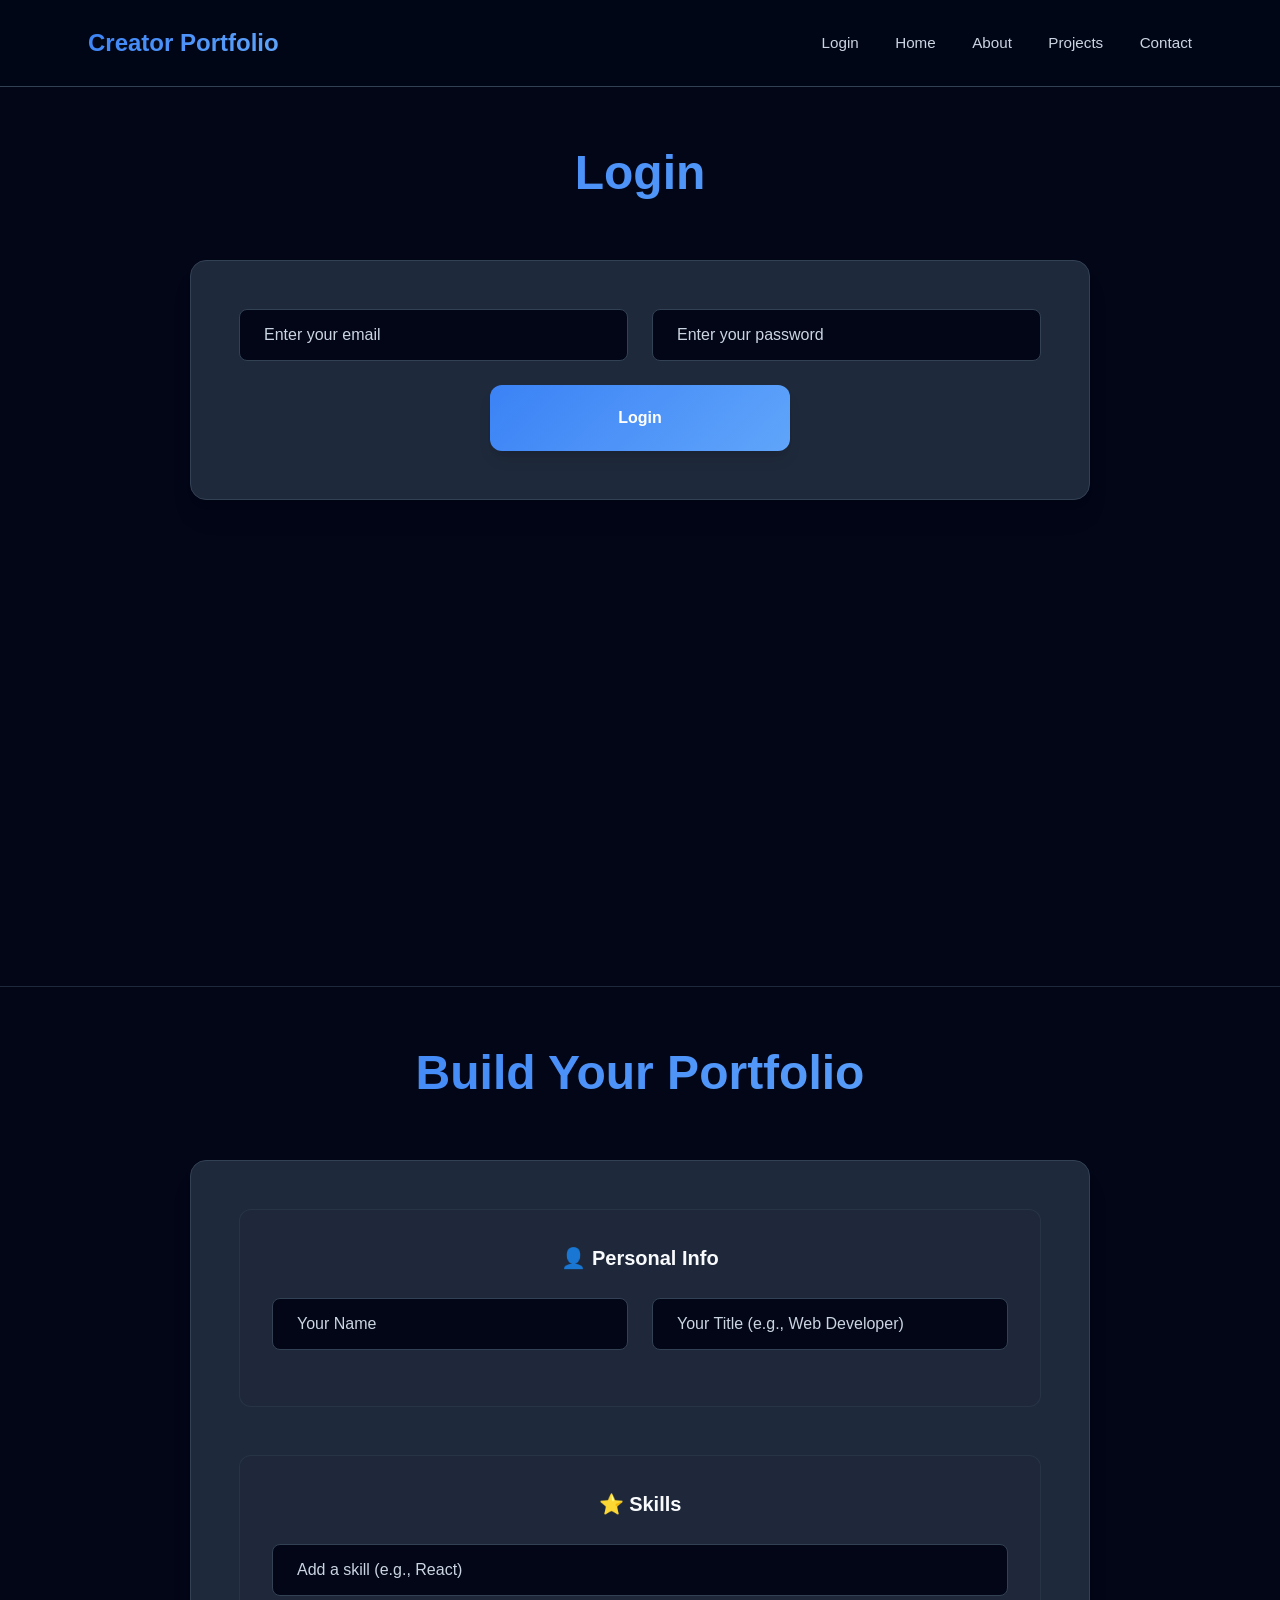
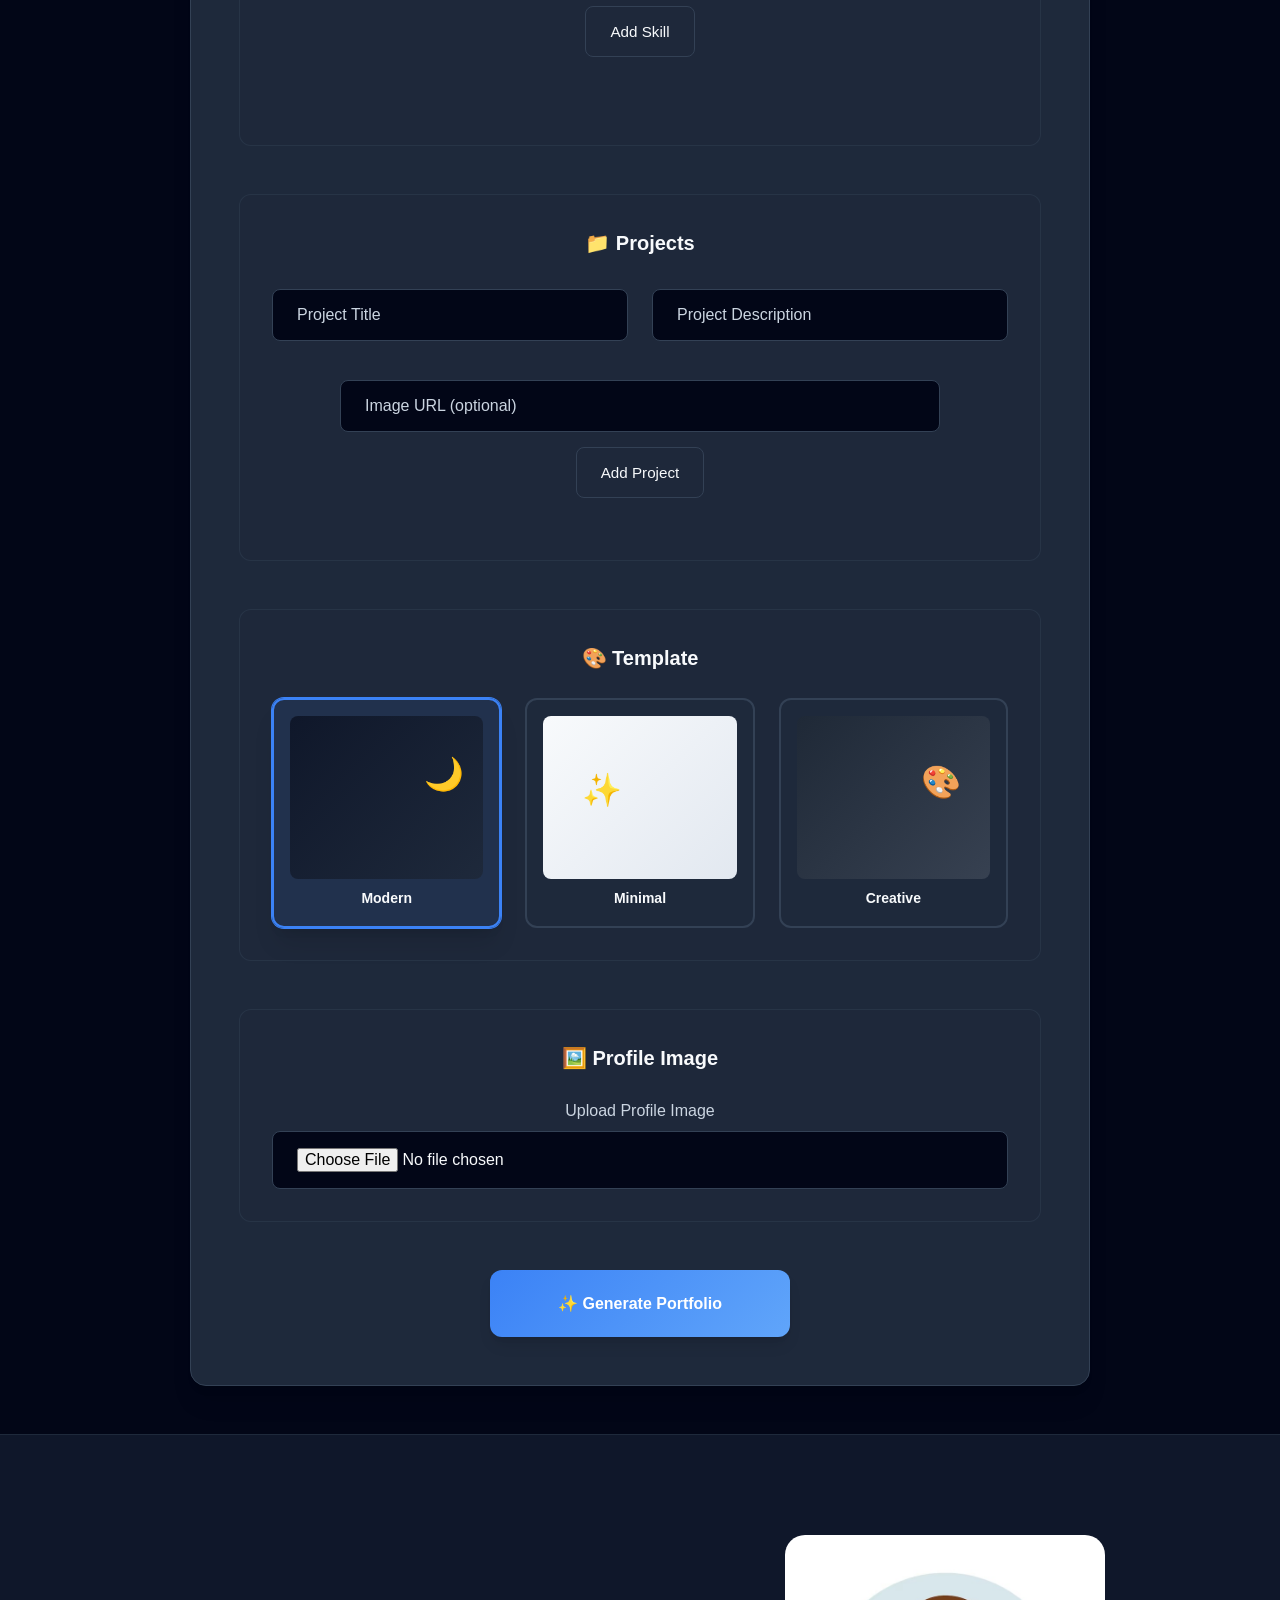
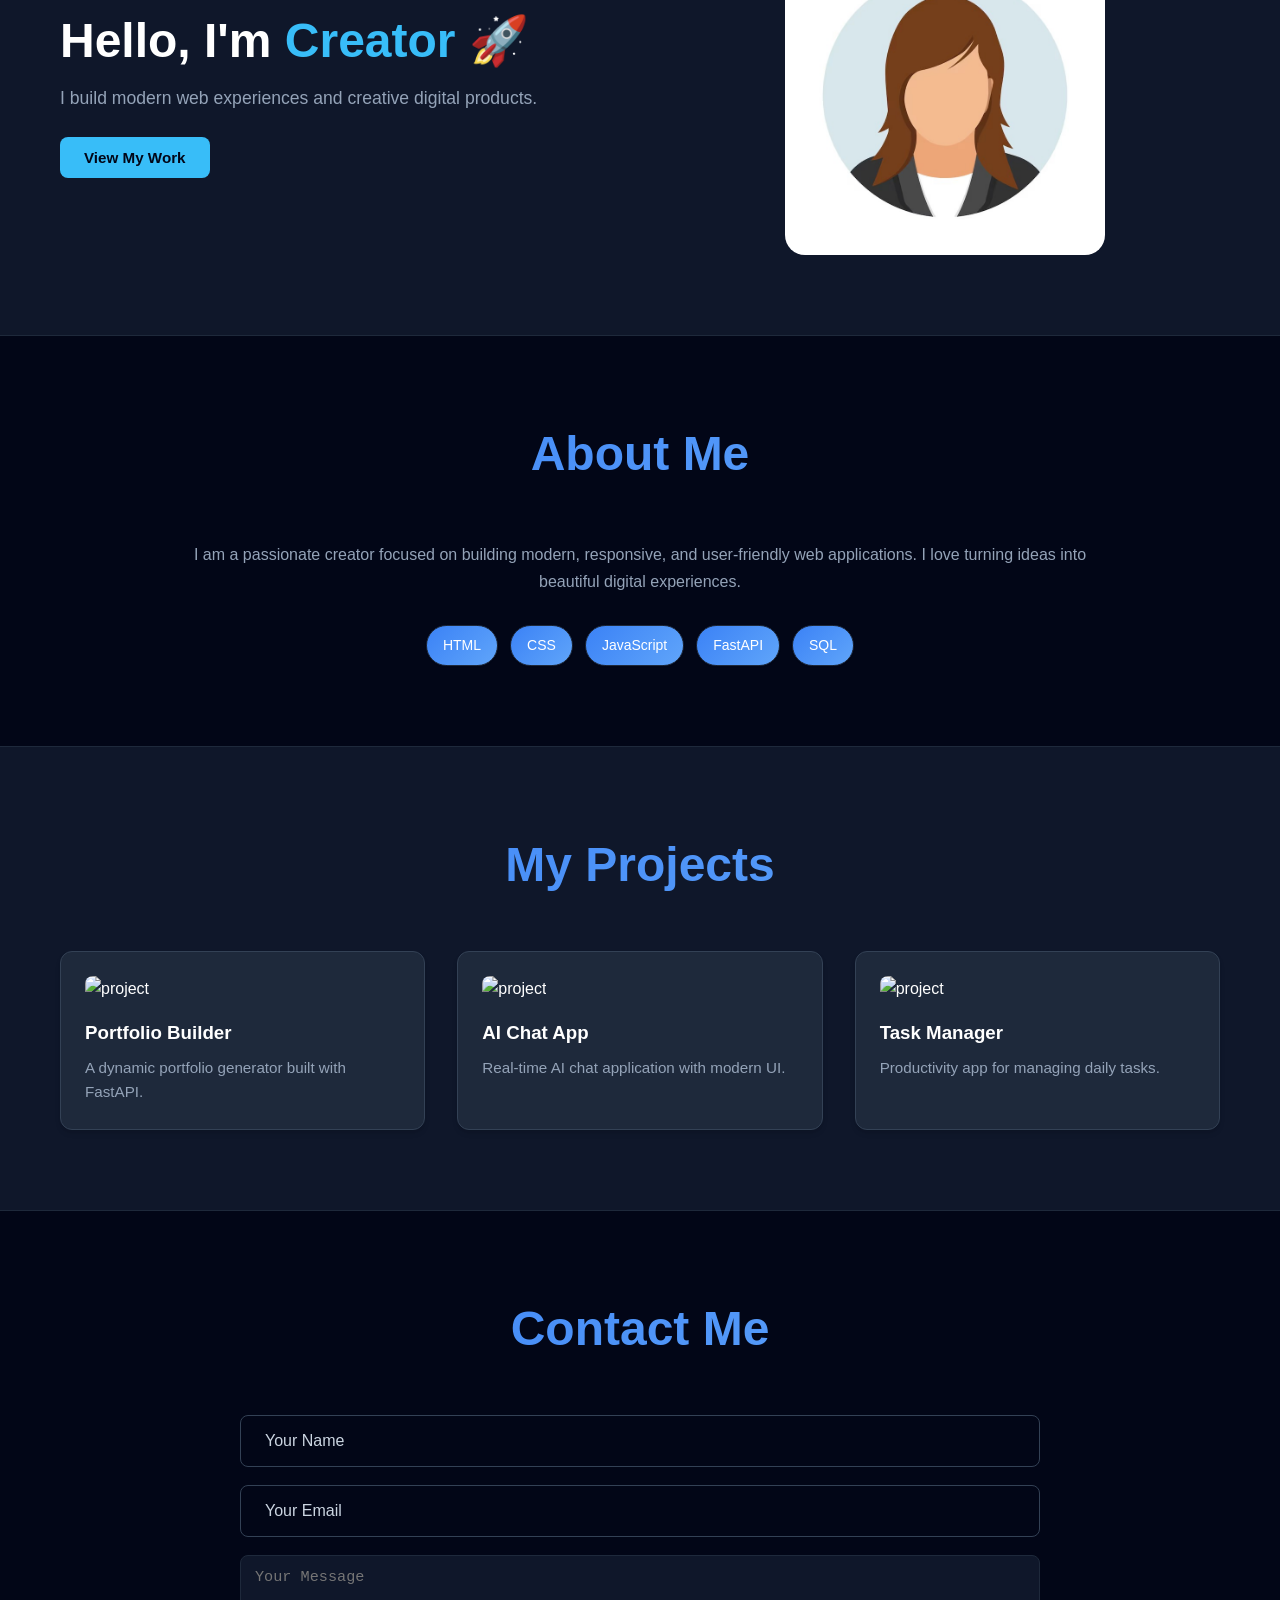
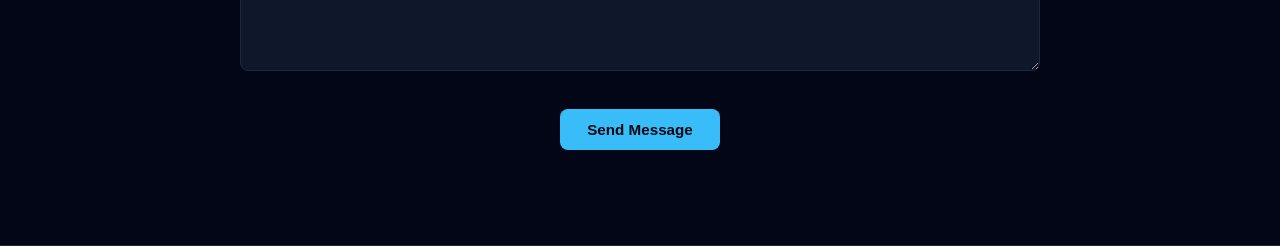
==== forntend/index.html @ cd4716eb "backend deploy" ====
<!DOCTYPE html>
<html lang="en">
<head>
    <meta charset="UTF-8">
    <meta name="viewport" content="width=device-width, initial-scale=1.0">
    <title>Creator Portfolio Builder</title>

    <!-- Main CSS -->
    <link rel="stylesheet" href="assets/css/main.css">
    <link rel="stylesheet" href="assets/css/modern-saas.css">
    <script src="https://html2canvas.hertzen.com/dist/html2canvas.min.js"></script>
    
</head>

<body>

    <!-- ===== NAVBAR (coming next) ===== -->
    <header class="navbar">
    <div class="nav-container">
        <h2 class="logo">Creator Portfolio</h2>

    <nav id="nav-links" class="nav-links">
        <a href="#login">Login</a> 
        <a href="#home">Home</a>
        <a href="#about">About</a>
        <a href="#projects">Projects</a>
        <a href="#contact">Contact</a>
    </nav>
    </div>
</header>

<!-- ===== LOGIN SECTION ===== -->
<section id="login" class="builder">
    <div class="builder-container">

        <h2 class="section-title">Login</h2>

        <form id="login-form" class="builder-panel">

            <div class="form-row">
                <input type="email" id="login-email" placeholder="Enter your email" required>
                <input type="password" id="login-password" placeholder="Enter your password" required>
            </div>

            <button type="submit" class="btn-primary">Login</button>

        </form>

    </div>
</section>

<!-- ===== PORTFOLIO BUILDER ===== -->
<section class="builder">
    <div class="builder-container">

        <h2 class="section-title">Build Your Portfolio</h2>

        <form id="builder-form">
            <div class="builder-panel">
                <!-- Name & Title Group -->
                <div class="builder-group">
                    <h3 class="group-title">👤 Personal Info</h3>
                    <div class="form-row">
                        <input type="text" id="builder-name" placeholder="Your Name">
                        <input type="text" id="builder-title" placeholder="Your Title (e.g., Web Developer)">
                    </div>
                </div>

                <!-- Skills Group -->
                <div class="builder-group">
                    <h3 class="group-title">⭐ Skills</h3>
                    <div class="skills-builder">
                        <div class="skills-input-row">
                            <input type="text" id="skill-input" placeholder="Add a skill (e.g., React)">
                            <button type="button" id="add-skill-btn" class="btn-secondary">Add Skill</button>
                        </div>
                        <div id="skills-preview" class="skills-preview"></div>
                    </div>
                </div>

                <!-- Projects Group -->
                <div class="builder-group">
                    <h3 class="group-title">📁 Projects</h3>
                    <div class="project-builder">
                        <div class="form-row">
                            <input type="text" id="project-title" placeholder="Project Title">
                            <input type="text" id="project-desc" placeholder="Project Description">
                        </div>
                        <input type="text" id="project-image" placeholder="Image URL (optional)">
                        <button type="button" id="add-project-btn" class="btn-secondary">Add Project</button>
                        <div id="project-preview" class="project-preview"></div>
                    </div>
                </div>

                <!-- Template Group -->
                <div class="builder-group">
                    <h3 class="group-title">🎨 Template</h3>
                    <div class="template-selector">
                        <div class="template-grid">
                            <div class="template-card active" data-template="modern">
                                <div class="template-preview modern-preview"></div>
                                <div class="template-label">Modern</div>
                            </div>
                            <div class="template-card" data-template="minimal">
                                <div class="template-preview minimal-preview"></div>
                                <div class="template-label">Minimal</div>
                            </div>
                            <div class="template-card" data-template="creative">
                                <div class="template-preview creative-preview"></div>
                                <div class="template-label">Creative</div>
                            </div>
                        </div>
                    </div>
                </div>

                <!-- Image Group -->
                <div class="builder-group">
                    <h3 class="group-title">🖼️ Profile Image</h3>
                    <div class="image-upload">
                        <label for="profile-upload">Upload Profile Image</label>
                        <input type="file" id="profile-upload" accept="image/*">
                    </div>
                </div>

                <button type="submit" class="btn-primary generate-btn">✨ Generate Portfolio</button>
            </div>
        </form>

    </div>
</section>

    <!-- ===== HERO SECTION (coming next) ===== -->
     <div id="portfolio-container" class="portfolio modern">

   <main>

    <!-- ===== HERO ===== -->
    <section id="home" class="hero">
        <div class="hero-container">

            <div class="hero-text">
                <h1>Hello, I'm <span id="creator-name" class="highlight">Creator</span> 🚀</h1>
                <p id="creator-title" class="hero-subtitle">
                I build modern web experiences and creative digital products.
            </p>
                <button class="cta-btn">View My Work</button>
            </div>

            <div class="hero-image">
                <img id="hero-profile-img" src="assets/images/profile.jpg" alt="profile">
            </div>

        </div>
    </section>

    <!-- ===== ABOUT ===== -->
    <section id="about" class="about">
        <div class="about-container">

            <h2 class="section-title">About Me</h2>

            <p class="about-text">
                I am a passionate creator focused on building modern, responsive,
                and user-friendly web applications. I love turning ideas into
                beautiful digital experiences.
            </p>

            <div id="about-skills" class="skills">
                <span class="skill-chip">HTML</span>
                <span class="skill-chip">CSS</span>
                <span class="skill-chip">JavaScript</span>
                <span class="skill-chip">FastAPI</span>
                <span class="skill-chip">SQL</span>
            </div>

        </div>
    </section>

    <!-- ===== PROJECTS ===== -->
    <section id="projects" class="projects">
        <div class="projects-container">

            <h2 class="section-title">My Projects</h2>

            <div id="projects-grid" class="projects-grid">

                <div class="project-card">
                    <img src="https://picsum.photos/400/250?random=1" alt="project">
                    <h3>Portfolio Builder</h3>
                    <p>A dynamic portfolio generator built with FastAPI.</p>
                </div>

                <div class="project-card">
                    <img src="https://picsum.photos/400/250?random=2" alt="project">
                    <h3>AI Chat App</h3>
                    <p>Real-time AI chat application with modern UI.</p>
                </div>

                <div class="project-card">
                    <img src="https://picsum.photos/400/250?random=3" alt="project">
                    <h3>Task Manager</h3>
                    <p>Productivity app for managing daily tasks.</p>
                </div>

            </div>

        </div>
        <button id="download-btn" class="cta-btn download-btn">
        Download Portfolio
        </button>
    </section>
    

</main>
    <!-- ===== CONTACT SECTION ===== -->
<section id="contact" class="contact">
    <div class="contact-container">

        <h2 class="section-title">Contact Me</h2>

        <form id="contact-form" class="contact-form">

            <div class="form-group">
    <input type="text" id="name" name="name" placeholder="Your Name">
    <div class="error-message" id="name-error"></div>
</div>

            <div class="form-group">
    <input type="email" id="email" name="email" placeholder="Your Email">
    <div class="error-message" id="email-error"></div>
</div>

            <div class="form-group">
    <textarea id="message" name="message" rows="5" placeholder="Your Message"></textarea>
    <div class="error-message" id="message-error"></div>
</div>
            <button type="submit" class="cta-btn">Send Message</button>

        </form>

        <p id="form-status"></p>

    </div>
</section>
<script src="assets/js/main.js"></script>

</body>
</html>
---- forntend/assets/css/main.css ----
html {
    scroll-behavior: smooth;
}

/* ===== RESET ===== */
* {
    margin: 0;
    padding: 0;
    box-sizing: border-box;
}

/* ===== BODY ===== */
body {
    font-family: Arial, Helvetica, sans-serif;
    background-color: #0f172a;
    color: white;
    line-height: 1.6;
}

/* ===== NAVBAR ===== */
.navbar {
    background: #020617;
    border-bottom: 1px solid #1e293b;
    position: sticky;
    top: 0;
    z-index: 1000;
}

.nav-container {
    max-width: 1200px;
    margin: auto;
    padding: 15px 40px;
    display: flex;
    justify-content: space-between;
    align-items: center;
}

.logo {
    font-size: 1.5rem;
    font-weight: bold;
}

/* ===== NAV LINKS ===== */
.nav-links a {
    color: #cbd5e1;
    text-decoration: none;
    margin-left: 25px;
    font-size: 0.95rem;
    transition: 0.3s ease;
}

.nav-links a:hover {
    color: #38bdf8;
}

/* ===== HERO ===== */
.hero {
    padding: 100px 20px 80px;
}

.hero-container {
    max-width: 1200px;
    margin: 0 auto;
    padding: 0 20px;
    display: flex;
    align-items: center;
    justify-content: space-between;
    gap: 60px;
}

.hero-text {
    flex: 1;
}

.hero-text h1 {
    font-size: 3rem;
    margin-bottom: 15px;
    line-height: 1.2;
}

.highlight {
    color: #38bdf8;
}

.hero-subtitle {
    color: #94a3b8;
    margin-bottom: 25px;
    font-size: 1.1rem;
}

/* ===== CTA BUTTON BASE ===== */
.cta-btn {
    background: #38bdf8;
    color: #020617;
    border: none;
    padding: 12px 24px;
    font-size: 1rem;
    border-radius: 8px;
    cursor: pointer;
    transition: 0.3s ease;
}

.cta-btn:hover {
    background: #0ea5e9;
}

/* ===== HERO IMAGE ===== */
.hero-image {
    flex: 1;
    display: flex;
    justify-content: center;
}

.hero-image img {
    width: 320px;
    border-radius: 20px;
}

/* ===== MOBILE RESPONSIVE ===== */
@media (max-width: 768px) {
    .hero-container {
        flex-direction: column;
        text-align: center;
    }

    .hero-image img {
        width: 250px;
        margin-top: 20px;
    }
}

/* ===== ABOUT SECTION ===== */
.about {
    padding: 80px 20px;
    background: #020617;
    width: 100%;
}

.about-container {
    max-width: 900px;
    margin: auto;
    text-align: center;
}

.section-title {
    font-size: 2.2rem;
    margin-bottom: 20px;
}

.about-text {
    color: #94a3b8;
    margin-bottom: 30px;
    line-height: 1.7;
}

/* ===== SKILLS ===== */
.skills {
    display: flex;
    flex-wrap: wrap;
    justify-content: center;
    gap: 12px;
}

.skill-chip {
    background: #0f172a;
    border: 1px solid #1e293b;
    padding: 8px 16px;
    border-radius: 999px;
    font-size: 0.9rem;
    color: #cbd5e1;
}

/* ===== PROJECTS ===== */
.projects {
    padding: 80px 20px;
    background: #0f172a;
}

.projects-container {
    max-width: 1200px;
    margin: 0 auto;
    padding: 0 20px;
    text-align: center;
}

/* GRID */
.projects-grid {
    margin-top: 40px;
    display: grid;
    grid-template-columns: repeat(auto-fit, minmax(260px, 1fr));
    gap: 25px;
}

/* CARD */
.project-card {
    background: #020617;
    border: 1px solid #1e293b;
    border-radius: 14px;
    padding: 15px;
    text-align: left;
    transition: 0.3s ease;
}

/* IMAGE */
.project-card img {
    width: 100%;
    border-radius: 10px;
    margin-bottom: 12px;
}

/* HOVER */
.project-card:hover {
    transform: translateY(-6px);
    border-color: #38bdf8;
}

.project-card h3 {
    margin-bottom: 8px;
}

.project-card p {
    color: #94a3b8;
    font-size: 0.95rem;
}

/* ===== CONTACT ===== */
.contact {
    padding: 80px 20px;
    background: #020617;
}

.contact-container {
    max-width: 800px;
    margin: 0 auto;
    text-align: center;
}

/* ===== CONTACT FORM ===== */
.contact-form {
    margin-top: 30px;
}

.form-group {
    margin-bottom: 18px;
}

.contact-form input,
.contact-form textarea {
    width: 100%;
    padding: 12px 14px;
    background: #0f172a;
    border: 1px solid #1e293b;
    border-radius: 8px;
    color: white;
    font-size: 0.95rem;
    outline: none;
    transition: 0.2s ease;
}

.contact-form input:focus,
.contact-form textarea:focus {
    border-color: #38bdf8;
}

/* ===== CONTACT BUTTON ===== */
.contact-form .cta-btn {
    display: inline-block;
    margin-top: 12px;
    min-width: 160px;
}

/* ===== STATUS TEXT ===== */
#form-status {
    margin-top: 15px;
    font-size: 0.95rem;
    font-weight: 500;
}
/* ===== FORM VALIDATION ===== */
.input-error {
    border-color: #ef4444 !important;
}

.error-message {
    color: #ef4444;
    font-size: 0.85rem;
    margin-top: 5px;
}
/* ===== BUILDER ===== */
.builder {
    padding: 60px 20px;
    background: #020617;
}

.builder-container {
    max-width: 700px;
    margin: 0 auto;
    text-align: center;
}

.builder-form {
    margin-top: 25px;
}
/* ===== SKILLS BUILDER ===== */
.skills-builder {
    margin-top: 20px;
}

.skills-input-row {
    display: flex;
    gap: 10px;
    justify-content: center;
    flex-wrap: wrap;
}

.skills-input-row input {
    padding: 10px 12px;
    border-radius: 8px;
    border: 1px solid #1e293b;
    background: #0f172a;
    color: white;
    min-width: 220px;
}

.skills-preview {
    margin-top: 15px;
    display: flex;
    flex-wrap: wrap;
    gap: 10px;
    justify-content: center;
}
/* ===== PROJECT BUILDER ===== */

.project-builder {
    margin-top: 30px;
}

.project-builder input {
    width: 100%;
    padding: 10px;
    margin-top: 10px;
    border-radius: 8px;
    border: 1px solid #1e293b;
    background: #0f172a;
    color: white;
}

.project-preview {
    margin-top: 15px;
    display: flex;
    flex-direction: column;
    gap: 10px;
}

.project-preview div {
    background: #020617;
    padding: 10px;
    border-radius: 6px;
    border: 1px solid #1e293b;
}
/* PROJECT PREVIEW CARD */

.project-preview-card {
    background: #020617;
    border: 1px solid #1e293b;
    padding: 12px;
    border-radius: 8px;
    text-align: left;
}

.project-preview-card strong {
    display: block;
    margin-bottom: 5px;
}

.project-preview-card p {
    color: #94a3b8;
    font-size: 0.9rem;
}
/* PROFILE IMAGE UPLOAD */

.image-upload {
    margin-top: 20px;
}

.image-upload label {
    display: block;
    margin-bottom: 8px;
    color: #cbd5e1;
}

.image-upload input {
    background: #0f172a;
    border: 1px solid #1e293b;
    padding: 8px;
    border-radius: 6px;
    color: white;
}
/* PROJECT BUILDER SPACING */

#project-title,
#project-desc,
#project-image {
    margin-bottom: 15px;
}
#add-project-btn {
    margin-top: 10px;
    margin-bottom: 25px;
}
/* PROJECT BUILDER LAYOUT */

#project-title,
#project-desc,
#project-image {
    width: 100%;
    max-width: 600px;
    display: block;
    margin: 0 auto 15px auto;
}

#add-project-btn {
    display: block;
    margin: 10px auto 30px auto;
}
.skill-chip span {
    margin-left: 6px;
    color: #f87171;
    font-weight: bold;
}
#project-preview {
    margin-top: 25px;
    display: grid;
    grid-template-columns: repeat(auto-fit, minmax(250px, 1fr));
    gap: 20px;
}
.delete-project-btn {
    margin-top: 10px;
    padding: 6px 12px;
    border: none;
    border-radius: 6px;
    background: #ef4444;
    color: white;
    cursor: pointer;
}

.delete-project-btn:hover {
    background: #dc2626;
}
.project-card {
    background: #020617;
    border: 1px solid #1e293b;
    border-radius: 14px;
    padding: 15px;
    text-align: left;
    transition: all 0.25s ease;
}

/* hover effect */
.project-card:hover {
    transform: translateY(-6px);
    border-color: #38bdf8;
    box-shadow: 0 10px 25px rgba(0,0,0,0.4);
}
/* ===== PRIMARY BUTTON ===== */

.cta-btn {
    background: #38bdf8;
    color: #020617;
    padding: 12px 24px;
    border: none;
    border-radius: 8px;
    font-size: 0.95rem;
    font-weight: 600;
    cursor: pointer;
    transition: all 0.25s ease;
}

.cta-btn:hover {
    transform: translateY(-2px);
    box-shadow: 0 8px 20px rgba(56,189,248,0.35);
}

.cta-btn:active {
    transform: translateY(0);
}
section {
    border-bottom: 1px solid #1e293b;
}
section {
    animation: fadeIn 0.6s ease;
}

@keyframes fadeIn {
    from {
        opacity: 0;
        transform: translateY(20px);
    }
    to {
        opacity: 1;
        transform: translateY(0);
    }
}
/* BUILDER PANEL */

.builder-section{
background:#020617;
border:1px solid #1e293b;
border-radius:16px;
padding:30px;
margin:40px auto;
max-width:700px;
box-shadow:0 10px 30px rgba(0,0,0,0.4);
}

#download-btn{
display:none;
margin:40px auto;
display:block;
}

.portfolio.modern{
background:#0f172a;
color:white;
}
.portfolio.minimal{
background:white;
color:#111;
}

.portfolio.minimal .project-card{
border:1px solid #ddd;
background:white;
}
---- forntend/assets/css/modern-saas.css ----
/* ===== MODERN SAAS UI UPGRADE ===== */

/* CSS Custom Properties - Design System */
:root {
  /* Colors */
  --primary-blue: #3b82f6;
  --primary-blue-dark: #2563eb;
  --secondary-blue: #60a5fa;
  --dark-bg: #0f172a;
  --darker-bg: #020617;
  --card-bg: #1e293b;
  --border: #334155;
  --text-primary: #f8fafc;
  --text-secondary: #cbd5e1;
  --success: #10b981;
  --error: #ef4444;
  --warning: #f59e0b;
  
  /* Spacing */
  --spacing-xs: 0.5rem;
  --spacing-sm: 1rem;
  --spacing-md: 1.5rem;
  --spacing-lg: 2rem;
  --spacing-xl: 3rem;
  
  /* Shadows */
  --shadow-sm: 0 1px 2px 0 rgb(0 0 0 / 0.05);
  --shadow-md: 0 4px 6px -1px rgb(0 0 0 / 0.1), 0 2px 4px -2px rgb(0 0 0 / 0.1);
  --shadow-lg: 0 10px 15px -3px rgb(0 0 0 / 0.1), 0 4px 6px -4px rgb(0 0 0 / 0.1);
  --shadow-xl: 0 20px 25px -5px rgb(0 0 0 / 0.1), 0 8px 10px -6px rgb(0 0 0 / 0.1);
  
  /* Border radius */
  --radius-sm: 0.375rem;
  --radius-md: 0.5rem;
  --radius-lg: 0.75rem;
  --radius-xl: 1rem;
  
  /* Typography */
  --font-family: -apple-system, BlinkMacSystemFont, 'Segoe UI', Roboto, sans-serif;
  --font-weight-light: 300;
  --font-weight-normal: 400;
  --font-weight-medium: 500;
  --font-weight-semibold: 600;
  --font-weight-bold: 700;
}

/* ===== BASE ===== */
* {
  box-sizing: border-box;
}

body {
  font-family: var(--font-family);
  background: linear-gradient(135deg, var(--dark-bg) 0%, #1e293b 100%);
  color: var(--text-primary);
  line-height: 1.6;
  min-height: 100vh;
}

/* ===== ANIMATIONS ===== */
@keyframes slideUp {
  from {
    opacity: 0;
    transform: translateY(30px);
  }
  to {
    opacity: 1;
    transform: translateY(0);
  }
}

@keyframes fadeIn {
  from { opacity: 0; }
  to { opacity: 1; }
}

@keyframes pulse {
  0%, 100% { transform: scale(1); }
  50% { transform: scale(1.05); }
}

.fade-in {
  animation: fadeIn 0.6s ease-out;
}

.slide-up {
  animation: slideUp 0.8s ease-out;
}

/* ===== NAVBAR ===== */
.navbar {
  background: rgba(2, 6, 23, 0.95);
  backdrop-filter: blur(20px);
  border-bottom: 1px solid var(--border);
  position: sticky;
  top: 0;
  z-index: 1000;
}

.nav-container {
  max-width: 1200px;
  margin: 0 auto;
  padding: var(--spacing-md) var(--spacing-xl);
  display: flex;
  justify-content: space-between;
  align-items: center;
}

.logo {
  font-size: 1.5rem;
  font-weight: var(--font-weight-bold);
  background: linear-gradient(135deg, var(--primary-blue), var(--secondary-blue));
  -webkit-background-clip: text;
  -webkit-text-fill-color: transparent;
  background-clip: text;
}

.nav-links a {
  color: var(--text-secondary);
  text-decoration: none;
  margin-left: var(--spacing-lg);
  font-size: 0.95rem;
  font-weight: var(--font-weight-medium);
  transition: all 0.3s ease;
  position: relative;
}

.nav-links a:hover {
  color: var(--primary-blue);
}

.nav-links a::after {
  content: '';
  position: absolute;
  width: 0;
  height: 2px;
  bottom: -4px;
  left: 0;
  background: var(--primary-blue);
  transition: width 0.3s ease;
}

.nav-links a:hover::after {
  width: 100%;
}

/* ===== BUILDER ===== */
.builder {
  padding: var(--spacing-xl) var(--spacing-md);
  min-height: 100vh;
}

.builder-container {
  max-width: 900px;
  margin: 0 auto;
  text-align: center;
}

.section-title {
  font-size: clamp(2rem, 5vw, 3rem);
  font-weight: var(--font-weight-bold);
  margin-bottom: var(--spacing-xl);
  background: linear-gradient(135deg, var(--primary-blue), var(--secondary-blue));
  -webkit-background-clip: text;
  -webkit-text-fill-color: transparent;
  background-clip: text;
}

/* ===== BUILDER PANEL ===== */
.builder-panel {
  background: var(--card-bg);
  border: 1px solid var(--border);
  border-radius: var(--radius-xl);
  padding: var(--spacing-xl);
  box-shadow: var(--shadow-xl);
  animation: slideUp 1s ease-out;
}

/* ===== BUILDER GROUPS ===== */
.builder-group {
  margin-bottom: var(--spacing-xl);
  padding: var(--spacing-lg);
  background: rgba(30, 41, 59, 0.5);
  border: 1px solid rgba(51, 65, 85, 0.5);
  border-radius: var(--radius-lg);
  transition: all 0.3s ease;
}

.builder-group:hover {
  border-color: var(--primary-blue);
  box-shadow: 0 0 0 1px rgba(59, 130, 246, 0.2);
}

.group-title {
  font-size: 1.25rem;
  font-weight: var(--font-weight-semibold);
  margin-bottom: var(--spacing-md);
  color: var(--text-primary);
}

/* ===== FORM ELEMENTS ===== */
.form-row {
  display: grid;
  grid-template-columns: 1fr 1fr;
  gap: var(--spacing-md);
  margin-bottom: var(--spacing-md);
}

input[type="text"],
input[type="email"],   
input[type="password"],
input[type="file"] {
  width: 100%;
  padding: var(--spacing-sm) var(--spacing-md);
  background: var(--darker-bg);
  border: 1px solid var(--border);
  border-radius: var(--radius-md);
  color: var(--text-primary);
  font-size: 1rem;
  transition: all 0.2s ease;
}

input[type="text"]:focus,
input[type="file"]:focus {
  outline: none;
  border-color: var(--primary-blue);
  box-shadow: 0 0 0 3px rgba(59, 130, 246, 0.1);
  background: var(--card-bg);
}

input::placeholder {
  color: var(--text-secondary);
}

/* ===== SKILLS PREVIEW ===== */
.skills-preview {
  margin-top: var(--spacing-md);
  display: flex;
  flex-wrap: wrap;
  gap: var(--spacing-sm);
  justify-content: center;
  min-height: 2rem;
}

/* ===== PROJECT PREVIEW ===== */
.project-preview {
  margin-top: var(--spacing-lg);
  display: grid;
  grid-template-columns: repeat(auto-fill, minmax(280px, 1fr));
  gap: var(--spacing-md);
}

/* ===== BUTTONS ===== */
.btn-primary {
  background: linear-gradient(135deg, var(--primary-blue), var(--secondary-blue));
  color: white;
  border: none;
  padding: var(--spacing-md) var(--spacing-lg);
  font-size: 1rem;
  font-weight: var(--font-weight-semibold);
  border-radius: var(--radius-lg);
  cursor: pointer;
  transition: all 0.3s ease;
  width: 100%;
  max-width: 300px;
  box-shadow: var(--shadow-lg);
  position: relative;
  overflow: hidden;
}

.btn-primary::before {
  content: '';
  position: absolute;
  top: 0;
  left: -100%;
  width: 100%;
  height: 100%;
  background: linear-gradient(90deg, transparent, rgba(255,255,255,0.2), transparent);
  transition: left 0.5s;
}

.btn-primary:hover::before {
  left: 100%;
}

.btn-primary:hover {
  transform: translateY(-2px);
  box-shadow: var(--shadow-xl);
}

.btn-primary:active {
  transform: translateY(0);
}

.btn-secondary {
  background: transparent;
  color: var(--text-primary);
  border: 1px solid var(--border);
  padding: var(--spacing-sm) var(--spacing-md);
  font-size: 0.95rem;
  font-weight: var(--font-weight-medium);
  border-radius: var(--radius-md);
  cursor: pointer;
  transition: all 0.3s ease;
  flex: 0 0 auto;
}

.btn-secondary:hover {
  background: var(--primary-blue);
  border-color: var(--primary-blue);
  color: white;
  transform: translateY(-1px);
}

.delete-project-btn {
  background: var(--error);
  border: none;
  color: white;
  padding: var(--spacing-xs) var(--spacing-sm);
  border-radius: var(--radius-sm);
  font-size: 0.8rem;
  cursor: pointer;
  transition: all 0.2s ease;
}

.delete-project-btn:hover {
  background: #dc2626;
  transform: scale(1.05);
}

/* ===== SKILL CHIPS ===== */
.skill-chip {
  background: linear-gradient(135deg, var(--primary-blue), var(--secondary-blue));
  color: white;
  padding: var(--spacing-xs) var(--spacing-sm);
  border-radius: 9999px;
  font-size: 0.875rem;
  font-weight: var(--font-weight-medium);
  display: inline-flex;
  align-items: center;
  gap: var(--spacing-xs);
  box-shadow: var(--shadow-sm);
  transition: all 0.3s ease;
  animation: slideUp 0.3s ease-out;
}

.skill-chip:hover {
  transform: scale(1.05) translateY(-1px);
  box-shadow: var(--shadow-md);
}

.skill-chip span {
  color: rgba(255,255,255,0.8) !important;
  font-weight: var(--font-weight-semibold) !important;
}

/* ===== TEMPLATE SELECTOR ===== */
.template-grid {
  display: grid;
  grid-template-columns: repeat(auto-fit, minmax(140px, 1fr));
  gap: var(--spacing-md);
  margin-top: var(--spacing-md);
}

.template-card {
  aspect-ratio: 1;
  background: var(--card-bg);
  border: 2px solid var(--border);
  border-radius: var(--radius-lg);
  cursor: pointer;
  transition: all 0.3s ease;
  display: flex;
  flex-direction: column;
  align-items: center;
  padding: var(--spacing-sm);
  position: relative;
  overflow: hidden;
}

.template-card::before {
  content: '';
  position: absolute;
  inset: 0;
  background: linear-gradient(45deg, transparent 30%, rgba(59,130,246,0.1) 50%, transparent 70%);
  opacity: 0;
  transition: opacity 0.3s ease;
}

.template-card:hover {
  border-color: var(--primary-blue);
  transform: translateY(-4px);
  box-shadow: var(--shadow-xl);
}

.template-card:hover::before {
  opacity: 1;
}

.template-card.active {
  border-color: var(--primary-blue);
  box-shadow: 0 0 0 1px var(--primary-blue), var(--shadow-xl);
  background: rgba(59, 130, 246, 0.1);
}

.template-preview {
  flex: 1;
  width: 100%;
  border-radius: var(--radius-md);
  margin-bottom: var(--spacing-xs);
  position: relative;
  overflow: hidden;
}

.template-label {
  font-size: 0.875rem;
  font-weight: var(--font-weight-semibold);
  color: var(--text-primary);
}

/* Template Previews */
.modern-preview {
  background: linear-gradient(135deg, #0f172a, #1e293b);
}

.modern-preview::after {
  content: '🌙';
  position: absolute;
  top: 20%;
  right: 10%;
  font-size: 2rem;
}

.minimal-preview {
  background: linear-gradient(135deg, #f8fafc, #e2e8f0);
}

.minimal-preview::after {
  content: '✨';
  position: absolute;
  top: 30%;
  left: 20%;
  font-size: 2rem;
  color: #64748b;
}

.creative-preview {
  background: linear-gradient(135deg, #1f2937, #374151);
}

.creative-preview::after {
  content: '🎨';
  position: absolute;
  top: 25%;
  right: 15%;
  font-size: 2rem;
}

/* ===== PROJECT CARDS ===== */
.project-card,
.project-preview-card {
  background: var(--card-bg);
  border: 1px solid var(--border);
  border-radius: var(--radius-lg);
  padding: var(--spacing-md);
  transition: all 0.3s ease;
  box-shadow: var(--shadow-md);
}

.project-card:hover,
.project-preview-card:hover {
  transform: translateY(-4px);
  border-color: var(--primary-blue);
  box-shadow: var(--shadow-xl);
}

.project-card img,
.project-preview-card img {
  width: 100%;
  height: 140px;
  object-fit: cover;
  border-radius: var(--radius-md);
  margin-bottom: var(--spacing-sm);
}

/* ===== DOWNLOAD BUTTON ===== */
#download-btn {
  display: none;
  margin: var(--spacing-xl) auto;
  background: linear-gradient(135deg, var(--success), #059669);
}

/* ===== RESPONSIVE ===== */
@media (max-width: 768px) {
  .nav-container {
    padding: var(--spacing-sm) var(--spacing-lg);
    flex-direction: column;
    gap: var(--spacing-md);
  }

  .nav-links {
    display: flex;
    flex-wrap: wrap;
    gap: var(--spacing-sm);
  }

  .form-row {
    grid-template-columns: 1fr;
  }

  .template-grid {
    grid-template-columns: repeat(3, 1fr);
  }

  .builder-panel {
    padding: var(--spacing-lg);
  }

  .builder-group {
    padding: var(--spacing-md);
  }

  .projects-grid {
    grid-template-columns: 1fr;
  }
}

@media (max-width: 480px) {
  .template-grid {
    grid-template-columns: 1fr;
  }

  .skills-input-row {
    flex-direction: column;
    align-items: stretch;
  }
}

/* ===== PORTFOLIO SECTIONS ===== */
.hero, .about, .projects, .contact {
  animation: fadeIn 0.8s ease-out;
}

.portfolio.modern { background: var(--dark-bg); }
.portfolio.minimal { 
  background: #f8fafc; 
  color: #1e293b; 
}
.portfolio.minimal .project-card,
.portfolio.minimal .project-preview-card { 
  background: white; 
  border-color: #e2e8f0;
}
.portfolio.creative { 
  background: linear-gradient(135deg, #1f2937, #374151); 
  color: #fbbf24; 
}

textarea {
  width: 100%;
  padding: var(--spacing-sm) var(--spacing-md);
  background: var(--darker-bg);
  border: 1px solid var(--border);
  border-radius: var(--radius-md);
  color: var(--text-primary);
}

textarea:focus {
  outline: none;
  border-color: var(--primary-blue);
}
.projects-grid {
  display: grid;
  grid-template-columns: repeat(auto-fill, minmax(280px, 1fr));
  gap: var(--spacing-lg);
}
html {
  scroll-behavior: smooth;
}
.delete-project-btn {
  margin-top: 10px;
}
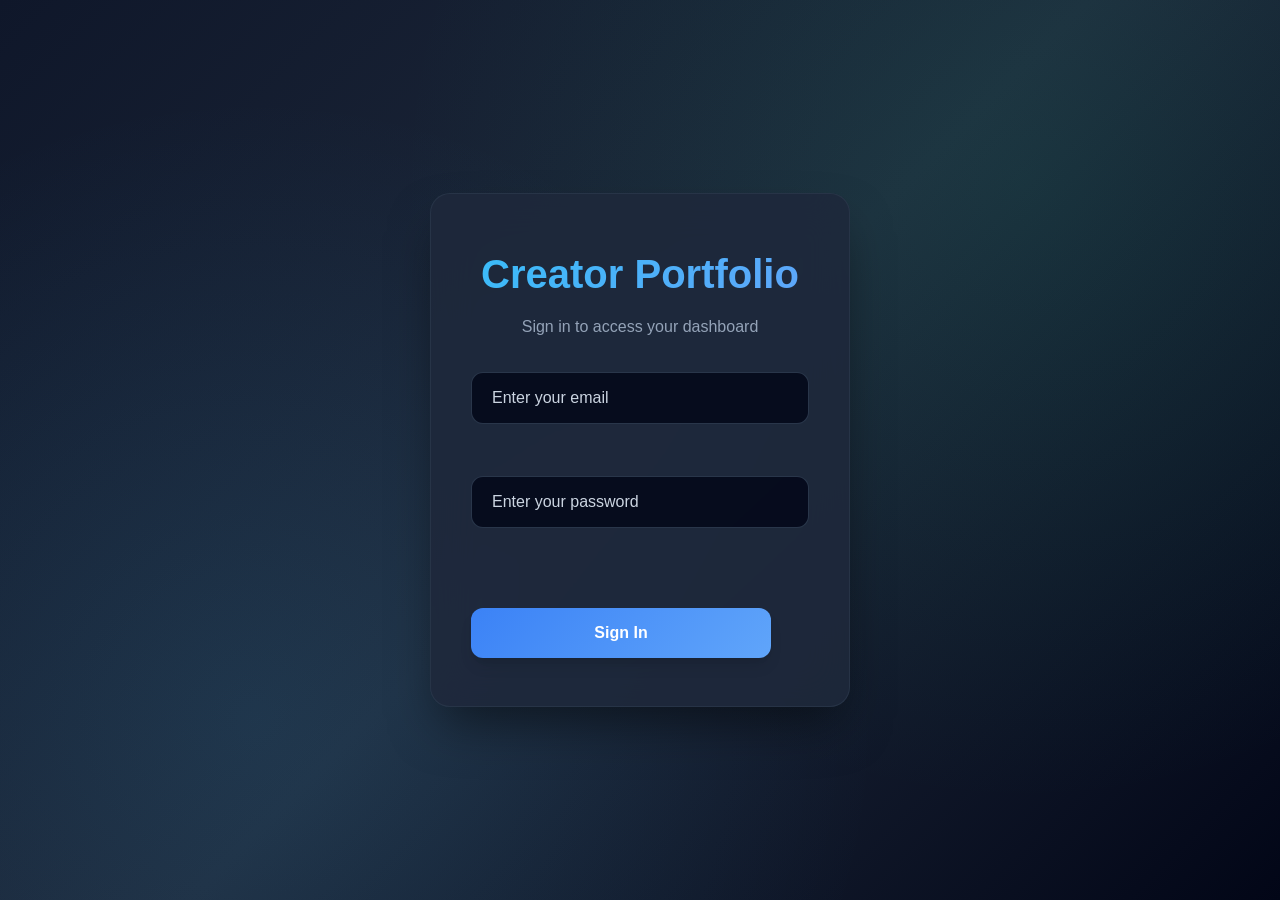
==== commit 05bdcc05: "login fix" ====
--- a/forntend/index.html
+++ b/forntend/index.html
@@ -26,6 +26,7 @@
         <a href="#projects">Projects</a>
         <a href="#contact">Contact</a>
     </nav>
+    <button id="logoutBtn" class="btn-secondary" style="display: none; margin-left: 1rem;">Logout</button>
     </div>
 </header>
 
@@ -242,7 +243,24 @@
 
     </div>
 </section>
+<script>
+document.addEventListener('DOMContentLoaded', function() {
+  if (!localStorage.getItem('token')) {
+    window.location.href = 'login.html';
+    return;
+  }
+  // Hide protected content initially
+  const portfolioContainer = document.getElementById('portfolio-container');
+  const builderSections = document.querySelectorAll('.builder:not(#login)');
+  portfolioContainer.style.display = 'none';
+  builderSections.forEach(sec => sec.style.display = 'none');
+  // Show after auth check
+  portfolioContainer.style.display = '';
+  builderSections.forEach(sec => sec.style.display = '');
+});
+</script>
 <script src="assets/js/main.js"></script>
 
 </body>
+
 </html>
--- a/forntend/assets/css/main.css
+++ b/forntend/assets/css/main.css
@@ -445,6 +445,45 @@
 .delete-project-btn:hover {
     background: #dc2626;
 }
+
+.btn-secondary.navbar-btn {
+    margin-left: 1rem;
+    padding: var(--spacing-xs) var(--spacing-sm);
+    font-size: 0.875rem;
+}
+
+#logoutBtn {
+    background: rgba(239, 68, 68, 0.2);
+    border-color: rgba(239, 68, 68, 0.4);
+    color: #ef4444;
+}
+
+#logoutBtn:hover {
+    background: rgba(239, 68, 68, 0.4);
+    border-color: #ef4444;
+    color: white;
+    transform: translateY(-1px);
+}
+
+.hidden-auth {
+    display: none !important;
+}
+
+.loading-spinner {
+    display: inline-block;
+    width: 1rem;
+    height: 1rem;
+    border: 2px solid rgba(255,255,255,0.3);
+    border-top: 2px solid #38bdf8;
+    border-radius: 50%;
+    animation: spin 1s linear infinite;
+    margin-right: 0.5rem;
+}
+
+@keyframes spin {
+    0% { transform: rotate(0deg); }
+    100% { transform: rotate(360deg); }
+}
 .project-card {
     background: #020617;
     border: 1px solid #1e293b;
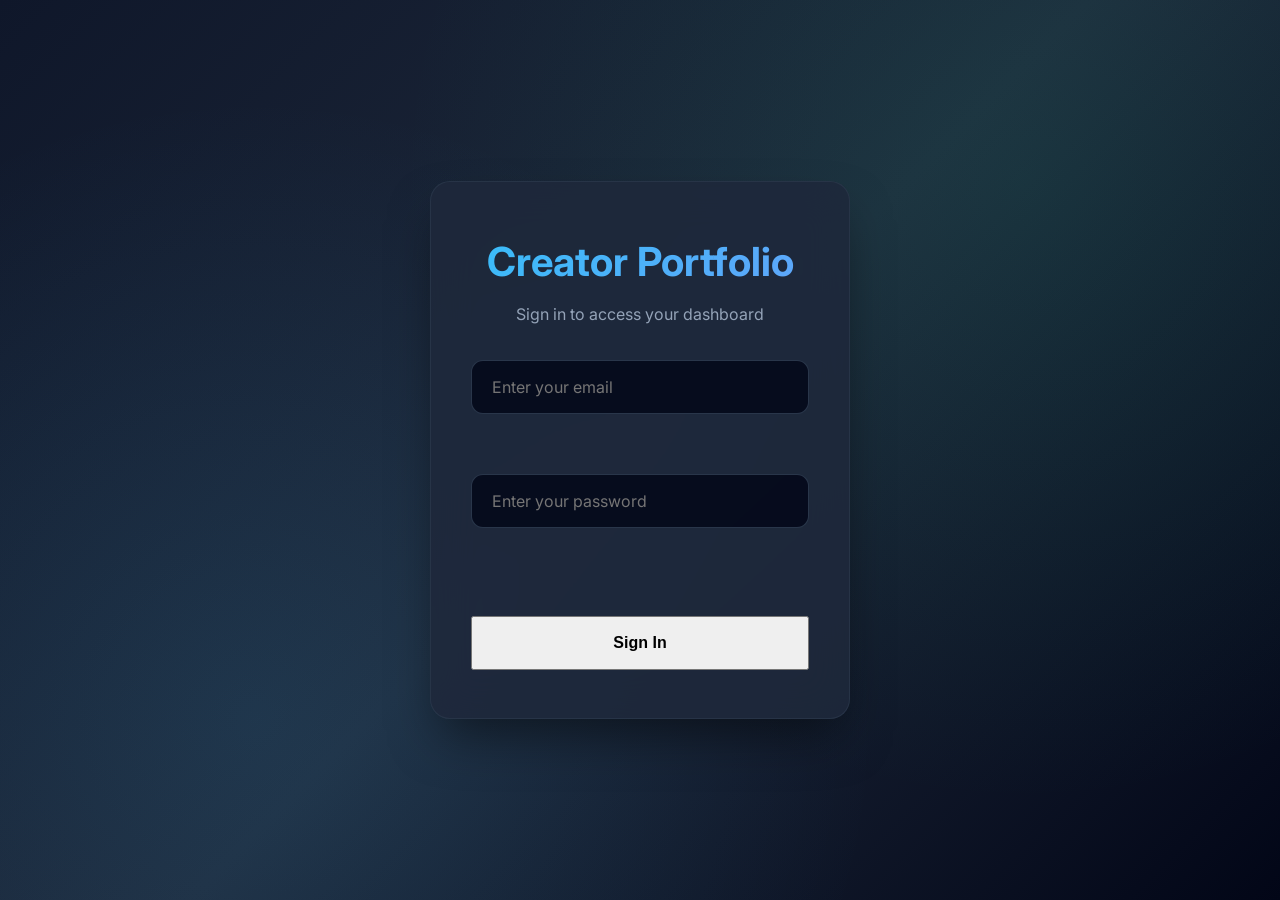
==== commit 2836a24b: "Enhanced the ui" ====
--- a/forntend/index.html
+++ b/forntend/index.html
@@ -31,45 +31,29 @@
 </header>
 
 <!-- ===== LOGIN SECTION ===== -->
-<section id="login" class="builder">
-    <div class="builder-container">
-
-        <h2 class="section-title">Login</h2>
-
-        <form id="login-form" class="builder-panel">
-
-            <div class="form-row">
-                <input type="email" id="login-email" placeholder="Enter your email" required>
-                <input type="password" id="login-password" placeholder="Enter your password" required>
-            </div>
-
-            <button type="submit" class="btn-primary">Login</button>
-
-        </form>
-
-    </div>
-</section>
+
 
 <!-- ===== PORTFOLIO BUILDER ===== -->
 <section class="builder">
-    <div class="builder-container">
+<div class="builder-container glass-card fade-in">
 
         <h2 class="section-title">Build Your Portfolio</h2>
 
         <form id="builder-form">
             <div class="builder-panel">
                 <!-- Name & Title Group -->
-                <div class="builder-group">
-                    <h3 class="group-title">👤 Personal Info</h3>
+                <div class="builder-group" data-icon="👤">
+                    <h3 class="group-title">Personal Info</h3>
                     <div class="form-row">
                         <input type="text" id="builder-name" placeholder="Your Name">
                         <input type="text" id="builder-title" placeholder="Your Title (e.g., Web Developer)">
                     </div>
                 </div>
 
+
                 <!-- Skills Group -->
-                <div class="builder-group">
-                    <h3 class="group-title">⭐ Skills</h3>
+                <div class="builder-group" data-icon="⭐">
+                    <h3 class="group-title">Skills</h3>
                     <div class="skills-builder">
                         <div class="skills-input-row">
                             <input type="text" id="skill-input" placeholder="Add a skill (e.g., React)">
@@ -78,6 +62,7 @@
                         <div id="skills-preview" class="skills-preview"></div>
                     </div>
                 </div>
+
 
                 <!-- Projects Group -->
                 <div class="builder-group">
@@ -97,17 +82,29 @@
                 <div class="builder-group">
                     <h3 class="group-title">🎨 Template</h3>
                     <div class="template-selector">
-                        <div class="template-grid">
+        <div class="template-grid">
                             <div class="template-card active" data-template="modern">
-                                <div class="template-preview modern-preview"></div>
+                                <div class="template-preview modern-preview">
+                                    <div class="preview-hero"></div>
+                                    <div class="preview-grid"></div>
+                                </div>
                                 <div class="template-label">Modern</div>
                             </div>
                             <div class="template-card" data-template="minimal">
-                                <div class="template-preview minimal-preview"></div>
+                                <div class="template-preview minimal-preview">
+                                    <div class="preview-text"></div>
+                                    <div class="preview-list"></div>
+                                </div>
                                 <div class="template-label">Minimal</div>
                             </div>
                             <div class="template-card" data-template="creative">
-                                <div class="template-preview creative-preview"></div>
+                                <div class="template-preview creative-preview">
+                                    <svg viewBox="0 0 100 100" class="creative-svg">
+                                        <circle cx="50" cy="50" r="30" fill="#38bdf8"/>
+                                        <circle cx="30" cy="30" r="10" fill="#60a5fa"/>
+                                        <circle cx="70" cy="70" r="15" fill="#3b82f6"/>
+                                    </svg>
+                                </div>
                                 <div class="template-label">Creative</div>
                             </div>
                         </div>
@@ -133,11 +130,11 @@
     <!-- ===== HERO SECTION (coming next) ===== -->
      <div id="portfolio-container" class="portfolio modern">
 
-   <main>
+   <main class="main-content" data-anim="stagger">
 
     <!-- ===== HERO ===== -->
-    <section id="home" class="hero">
-        <div class="hero-container">
+    <section id="home" class="hero fade-in-up" data-stagger="1">
+<div class="hero-container glass-card fade-in">
 
             <div class="hero-text">
                 <h1>Hello, I'm <span id="creator-name" class="highlight">Creator</span> 🚀</h1>
@@ -147,16 +144,19 @@
                 <button class="cta-btn">View My Work</button>
             </div>
 
-            <div class="hero-image">
-                <img id="hero-profile-img" src="assets/images/profile.jpg" alt="profile">
-            </div>
+                <div class="hero-image">
+                    <div class="profile-preview-container">
+                        <img id="hero-profile-img" src="assets/images/profile.jpg" alt="profile">
+                        <img id="live-profile-preview" src="assets/images/profile.jpg" alt="live preview" style="display: none;">
+                    </div>
+                </div>
 
         </div>
     </section>
 
     <!-- ===== ABOUT ===== -->
     <section id="about" class="about">
-        <div class="about-container">
+<div class="about-container glass-card fade-in">
 
             <h2 class="section-title">About Me</h2>
 
@@ -178,8 +178,8 @@
     </section>
 
     <!-- ===== PROJECTS ===== -->
-    <section id="projects" class="projects">
-        <div class="projects-container">
+    <section id="projects" class="projects fade-in-up" data-stagger="3">
+<div class="projects-container glass-card fade-in">
 
             <h2 class="section-title">My Projects</h2>
 
@@ -204,18 +204,19 @@
                 </div>
 
             </div>
-
+            <div style="text-align: center; margin-top: 30px;">
+                <button id="download-btn" class="cta-btn download-btn">
+                    Download Portfolio
+                </button>
+            </div>
         </div>
-        <button id="download-btn" class="cta-btn download-btn">
-        Download Portfolio
-        </button>
     </section>
     
 
 </main>
     <!-- ===== CONTACT SECTION ===== -->
 <section id="contact" class="contact">
-    <div class="contact-container">
+<div class="contact-container glass-card fade-in">
 
         <h2 class="section-title">Contact Me</h2>
 
--- a/forntend/assets/css/modern-saas.css
+++ b/forntend/assets/css/modern-saas.css
@@ -1,64 +1,71 @@
-/* ===== MODERN SAAS UI UPGRADE ===== */
-
-/* CSS Custom Properties - Design System */
+/* ===== MODERN SAAS UI UPGRADE - COMPLETE ===== */
+@import url('https://fonts.googleapis.com/css2?family=Inter:wght@300;400;500;600;700&amp;family=Poppins:wght@400;500;600;700&amp;display=swap');
+
 :root {
-  /* Colors */
-  --primary-blue: #3b82f6;
-  --primary-blue-dark: #2563eb;
-  --secondary-blue: #60a5fa;
-  --dark-bg: #0f172a;
-  --darker-bg: #020617;
-  --card-bg: #1e293b;
-  --border: #334155;
-  --text-primary: #f8fafc;
+  /* Colors - Dark SaaS Theme */
+  --bg-primary: #020617;
+  --bg-secondary: #0f172a;
+  --bg-card: rgba(30, 41, 59, 0.9);
+  --bg-glass: rgba(15, 23, 42, 0.85);
+  --border-subtle: rgba(51, 65, 85, 0.5);
+  --border-glow: rgba(56, 189, 248, 0.3);
+  --text-primary: #f1f5f9;
   --text-secondary: #cbd5e1;
+  --accent-blue: #38bdf8;
+  --accent-blue-dark: #0ea5e9;
+  --accent-gradient: linear-gradient(135deg, #38bdf8 0%, #60a5fa 50%, #3b82f6 100%);
   --success: #10b981;
   --error: #ef4444;
-  --warning: #f59e0b;
-  
-  /* Spacing */
+  
+  /* Spacing System */
   --spacing-xs: 0.5rem;
   --spacing-sm: 1rem;
   --spacing-md: 1.5rem;
   --spacing-lg: 2rem;
   --spacing-xl: 3rem;
   
-  /* Shadows */
-  --shadow-sm: 0 1px 2px 0 rgb(0 0 0 / 0.05);
-  --shadow-md: 0 4px 6px -1px rgb(0 0 0 / 0.1), 0 2px 4px -2px rgb(0 0 0 / 0.1);
-  --shadow-lg: 0 10px 15px -3px rgb(0 0 0 / 0.1), 0 4px 6px -4px rgb(0 0 0 / 0.1);
-  --shadow-xl: 0 20px 25px -5px rgb(0 0 0 / 0.1), 0 8px 10px -6px rgb(0 0 0 / 0.1);
-  
-  /* Border radius */
-  --radius-sm: 0.375rem;
-  --radius-md: 0.5rem;
-  --radius-lg: 0.75rem;
-  --radius-xl: 1rem;
-  
-  /* Typography */
-  --font-family: -apple-system, BlinkMacSystemFont, 'Segoe UI', Roboto, sans-serif;
-  --font-weight-light: 300;
-  --font-weight-normal: 400;
-  --font-weight-medium: 500;
-  --font-weight-semibold: 600;
-  --font-weight-bold: 700;
+  /* Shadows & Glassmorphism */
+  --shadow-sm: 0 1px 3px 0 rgba(0, 0, 0, 0.1), 0 1px 2px 0 rgba(0, 0, 0, 0.06);
+  --shadow-md: 0 10px 25px -5px rgba(0, 0, 0, 0.2), 0 4px 6px -2px rgba(0, 0, 0, 0.1);
+  --shadow-lg: 0 25px 50px -12px rgba(0, 0, 0, 0.3);
+  --shadow-glass: 0 8px 32px 0 rgba(31, 38, 135, 0.37);
+  --backdrop-blur: blur(20px);
+  
+  /* Border Radius */
+  --radius-sm: 8px;
+  --radius-md: 12px;
+  --radius-lg: 20px;
+  --radius-xl: 24px;
+  
+  /* Transitions */
+  --transition-fast: 0.2s ease;
+  --transition-normal: 0.3s cubic-bezier(0.4, 0, 0.2, 1);
+  --transition-slow: 0.5s ease;
 }
 
 /* ===== BASE ===== */
 * {
+  margin: 0;
+  padding: 0;
   box-sizing: border-box;
 }
 
+html {
+  scroll-behavior: smooth;
+  scroll-padding-top: 80px;
+}
+
 body {
-  font-family: var(--font-family);
-  background: linear-gradient(135deg, var(--dark-bg) 0%, #1e293b 100%);
+  font-family: 'Inter', 'Poppins', -apple-system, BlinkMacSystemFont, sans-serif;
+  background: var(--bg-primary);
   color: var(--text-primary);
   line-height: 1.6;
+  overflow-x: hidden;
   min-height: 100vh;
 }
 
 /* ===== ANIMATIONS ===== */
-@keyframes slideUp {
+@keyframes fadeInUp {
   from {
     opacity: 0;
     transform: translateY(30px);
@@ -74,508 +81,777 @@
   to { opacity: 1; }
 }
 
-@keyframes pulse {
-  0%, 100% { transform: scale(1); }
-  50% { transform: scale(1.05); }
-}
-
-.fade-in {
-  animation: fadeIn 0.6s ease-out;
-}
-
-.slide-up {
-  animation: slideUp 0.8s ease-out;
-}
-
-/* ===== NAVBAR ===== */
+@keyframes float {
+  0%, 100% { transform: translateY(0px); }
+  50% { transform: translateY(-10px); }
+}
+
+@keyframes shimmer {
+  0% { background-position: -468px 0; }
+  100% { background-position: 468px 0; }
+}
+
+.fade-in-up { animation: fadeInUp 0.8s ease-out forwards; }
+.fade-in { animation: fadeIn 0.6s ease-out forwards; }
+.float { animation: float 3s ease-in-out infinite; }
+.glass-enter { animation: fadeInUp 1s cubic-bezier(0.25, 0.46, 0.45, 0.94); }
+
+/* ===== NAVBAR - Premium Glass ===== */
 .navbar {
-  background: rgba(2, 6, 23, 0.95);
-  backdrop-filter: blur(20px);
-  border-bottom: 1px solid var(--border);
   position: sticky;
   top: 0;
   z-index: 1000;
+  background: rgba(2, 6, 23, 0.95);
+  backdrop-filter: var(--backdrop-blur);
+  border-bottom: 1px solid var(--border-subtle);
+  box-shadow: var(--shadow-md);
 }
 
 .nav-container {
-  max-width: 1200px;
+  max-width: 1400px;
   margin: 0 auto;
-  padding: var(--spacing-md) var(--spacing-xl);
+  padding: 1rem 2rem;
   display: flex;
   justify-content: space-between;
   align-items: center;
+  gap: 2rem;
 }
 
 .logo {
-  font-size: 1.5rem;
-  font-weight: var(--font-weight-bold);
-  background: linear-gradient(135deg, var(--primary-blue), var(--secondary-blue));
+  font-family: 'Poppins', sans-serif;
+  font-size: clamp(1.25rem, 3vw, 1.75rem);
+  font-weight: 700;
+  background: var(--accent-gradient);
   -webkit-background-clip: text;
   -webkit-text-fill-color: transparent;
   background-clip: text;
+  letter-spacing: -0.025em;
+}
+
+.nav-links {
+  display: flex;
+  gap: 2rem;
+  list-style: none;
 }
 
 .nav-links a {
   color: var(--text-secondary);
   text-decoration: none;
-  margin-left: var(--spacing-lg);
+  font-weight: 500;
   font-size: 0.95rem;
-  font-weight: var(--font-weight-medium);
-  transition: all 0.3s ease;
-  position: relative;
-}
-
-.nav-links a:hover {
-  color: var(--primary-blue);
+  position: relative;
+  transition: var(--transition-normal);
+  padding: 0.5rem 0;
 }
 
 .nav-links a::after {
   content: '';
   position: absolute;
+  bottom: 0;
+  left: 0;
   width: 0;
   height: 2px;
-  bottom: -4px;
-  left: 0;
-  background: var(--primary-blue);
-  transition: width 0.3s ease;
+  background: var(--accent-gradient);
+  transition: var(--transition-normal);
+  border-radius: 1px;
+}
+
+.nav-links a:hover {
+  color: var(--text-primary);
 }
 
 .nav-links a:hover::after {
   width: 100%;
 }
 
-/* ===== BUILDER ===== */
-.builder {
-  padding: var(--spacing-xl) var(--spacing-md);
+#logoutBtn {
+  background: rgba(239, 68, 68, 0.2);
+  border: 1px solid rgba(239, 68, 68, 0.4);
+  color: #ef4444;
+  padding: 0.5rem 1.25rem;
+  border-radius: var(--radius-md);
+  font-weight: 500;
+  transition: var(--transition-normal);
+}
+
+#logoutBtn:hover {
+  background: rgba(239, 68, 68, 0.4);
+  border-color: #ef4444;
+  color: white;
+  transform: translateY(-2px);
+  box-shadow: 0 4px 12px rgba(239, 68, 68, 0.3);
+}
+
+/* ===== SECTIONS - Staggered Animations ===== */
+section {
+  padding: 5rem 2rem;
+  position: relative;
+}
+
+section > * {
+  opacity: 0;
+  animation-fill-mode: forwards;
+}
+
+section:nth-child(odd) > * { animation-delay: 0.1s; }
+section:nth-child(even) > * { animation-delay: 0.2s; }
+
+/* ===== GLASS CONTAINERS ===== */
+.glass-card {
+  background: var(--bg-glass);
+  backdrop-filter: var(--backdrop-blur);
+  border: 1px solid var(--border-subtle);
+  border-radius: var(--radius-xl);
+  box-shadow: var(--shadow-glass);
+  transition: var(--transition-normal);
+}
+
+.glass-card:hover {
+  border-color: var(--border-glow);
+  box-shadow: 0 0 0 1px var(--border-glow), var(--shadow-lg);
+}
+
+/* ===== HERO SECTION ===== */
+.hero {
   min-height: 100vh;
-}
-
-.builder-container {
-  max-width: 900px;
+  display: flex;
+  align-items: center;
+  background: radial-gradient(ellipse at top left, rgba(56,189,248,0.15) 0%, transparent 50%),
+              radial-gradient(ellipse at bottom right, rgba(96,165,250,0.1) 0%, transparent 50%),
+              var(--bg-secondary);
+}
+
+.hero-container {
+  max-width: 1400px;
   margin: 0 auto;
-  text-align: center;
-}
-
-.section-title {
-  font-size: clamp(2rem, 5vw, 3rem);
-  font-weight: var(--font-weight-bold);
-  margin-bottom: var(--spacing-xl);
-  background: linear-gradient(135deg, var(--primary-blue), var(--secondary-blue));
+  padding: 0 2rem;
+  display: grid;
+  grid-template-columns: 1fr 1fr;
+  gap: 4rem;
+  align-items: center;
+}
+
+.hero-text h1 {
+  font-family: 'Poppins', sans-serif;
+  font-size: clamp(3rem, 8vw, 5rem);
+  font-weight: 700;
+  line-height: 1.1;
+  margin-bottom: 1.5rem;
+  background: var(--accent-gradient);
   -webkit-background-clip: text;
   -webkit-text-fill-color: transparent;
   background-clip: text;
 }
 
-/* ===== BUILDER PANEL ===== */
-.builder-panel {
-  background: var(--card-bg);
-  border: 1px solid var(--border);
-  border-radius: var(--radius-xl);
-  padding: var(--spacing-xl);
-  box-shadow: var(--shadow-xl);
-  animation: slideUp 1s ease-out;
-}
-
-/* ===== BUILDER GROUPS ===== */
-.builder-group {
-  margin-bottom: var(--spacing-xl);
-  padding: var(--spacing-lg);
-  background: rgba(30, 41, 59, 0.5);
-  border: 1px solid rgba(51, 65, 85, 0.5);
-  border-radius: var(--radius-lg);
-  transition: all 0.3s ease;
-}
-
-.builder-group:hover {
-  border-color: var(--primary-blue);
-  box-shadow: 0 0 0 1px rgba(59, 130, 246, 0.2);
-}
-
-.group-title {
+.hero-subtitle {
   font-size: 1.25rem;
-  font-weight: var(--font-weight-semibold);
-  margin-bottom: var(--spacing-md);
-  color: var(--text-primary);
-}
-
-/* ===== FORM ELEMENTS ===== */
-.form-row {
-  display: grid;
-  grid-template-columns: 1fr 1fr;
-  gap: var(--spacing-md);
-  margin-bottom: var(--spacing-md);
-}
-
-input[type="text"],
-input[type="email"],   
-input[type="password"],
-input[type="file"] {
-  width: 100%;
-  padding: var(--spacing-sm) var(--spacing-md);
-  background: var(--darker-bg);
-  border: 1px solid var(--border);
-  border-radius: var(--radius-md);
-  color: var(--text-primary);
-  font-size: 1rem;
-  transition: all 0.2s ease;
-}
-
-input[type="text"]:focus,
-input[type="file"]:focus {
-  outline: none;
-  border-color: var(--primary-blue);
-  box-shadow: 0 0 0 3px rgba(59, 130, 246, 0.1);
-  background: var(--card-bg);
-}
-
-input::placeholder {
   color: var(--text-secondary);
-}
-
-/* ===== SKILLS PREVIEW ===== */
-.skills-preview {
-  margin-top: var(--spacing-md);
-  display: flex;
-  flex-wrap: wrap;
-  gap: var(--spacing-sm);
-  justify-content: center;
-  min-height: 2rem;
-}
-
-/* ===== PROJECT PREVIEW ===== */
-.project-preview {
-  margin-top: var(--spacing-lg);
-  display: grid;
-  grid-template-columns: repeat(auto-fill, minmax(280px, 1fr));
-  gap: var(--spacing-md);
-}
-
-/* ===== BUTTONS ===== */
-.btn-primary {
-  background: linear-gradient(135deg, var(--primary-blue), var(--secondary-blue));
+  margin-bottom: 2rem;
+  max-width: 500px;
+}
+
+.cta-btn {
+  background: var(--accent-gradient);
   color: white;
   border: none;
-  padding: var(--spacing-md) var(--spacing-lg);
-  font-size: 1rem;
-  font-weight: var(--font-weight-semibold);
+  padding: 1rem 2.5rem;
+  font-size: 1.1rem;
+  font-weight: 600;
   border-radius: var(--radius-lg);
   cursor: pointer;
-  transition: all 0.3s ease;
-  width: 100%;
-  max-width: 300px;
-  box-shadow: var(--shadow-lg);
   position: relative;
   overflow: hidden;
-}
-
-.btn-primary::before {
+  transition: var(--transition-normal);
+  box-shadow: 0 4px 14px 0 rgba(56, 189, 248, 0.4);
+  font-family: inherit;
+}
+
+.cta-btn::before {
   content: '';
   position: absolute;
   top: 0;
   left: -100%;
   width: 100%;
   height: 100%;
-  background: linear-gradient(90deg, transparent, rgba(255,255,255,0.2), transparent);
-  transition: left 0.5s;
-}
-
-.btn-primary:hover::before {
+  background: linear-gradient(90deg, transparent, rgba(255,255,255,0.3), transparent);
+  transition: left 0.6s;
+}
+
+.cta-btn:hover::before {
   left: 100%;
 }
 
-.btn-primary:hover {
-  transform: translateY(-2px);
-  box-shadow: var(--shadow-xl);
-}
-
-.btn-primary:active {
-  transform: translateY(0);
-}
-
-.btn-secondary {
-  background: transparent;
+.cta-btn:hover {
+  transform: translateY(-3px) scale(1.02);
+  box-shadow: 0 8px 25px 0 rgba(56, 189, 248, 0.5);
+}
+
+.hero-image img {
+  width: 100%;
+  max-width: 400px;
+  border-radius: var(--radius-xl);
+  box-shadow: var(--shadow-lg);
+  transition: var(--transition-normal);
+}
+
+.hero-image img:hover {
+  transform: scale(1.05);
+}
+
+/* ===== BUILDER ===== */
+.builder-container {
+  max-width: 900px;
+  margin: 0 auto;
+}
+
+.builder-panel {
+  padding: 3rem;
+  max-width: 800px;
+  margin: 0 auto;
+}
+
+.section-title {
+  font-family: 'Poppins', sans-serif;
+  font-size: clamp(2.5rem, 6vw, 4rem);
+  font-weight: 700;
+  text-align: center;
+  margin-bottom: 3rem;
+  background: var(--accent-gradient);
+  -webkit-background-clip: text;
+  -webkit-text-fill-color: transparent;
+  background-clip: text;
+}
+
+.builder-group {
+  margin-bottom: 2.5rem;
+  padding: 2rem;
+  background: var(--bg-glass);
+  backdrop-filter: var(--backdrop-blur);
+  border: 1px solid var(--border-subtle);
+  border-radius: var(--radius-lg);
+}
+
+.builder-group::before {
+  content: attr(data-icon);
+  font-size: 2rem;
+  margin-bottom: 1rem;
+  display: block;
+  text-align: center;
+}
+
+.group-title {
+  font-size: 1.5rem;
+  font-weight: 600;
+  margin-bottom: 1.5rem;
   color: var(--text-primary);
-  border: 1px solid var(--border);
-  padding: var(--spacing-sm) var(--spacing-md);
-  font-size: 0.95rem;
-  font-weight: var(--font-weight-medium);
+}
+
+.form-row {
+  display: grid;
+  grid-template-columns: 1fr 1fr;
+  gap: 1.5rem;
+}
+
+input, textarea, select {
+  width: 100%;
+  padding: 1rem 1.25rem;
+  background: rgba(2, 6, 23, 0.8);
+  border: 1px solid var(--border-subtle);
   border-radius: var(--radius-md);
-  cursor: pointer;
-  transition: all 0.3s ease;
-  flex: 0 0 auto;
-}
-
-.btn-secondary:hover {
-  background: var(--primary-blue);
-  border-color: var(--primary-blue);
+  color: var(--text-primary);
+  font-size: 1rem;
+  font-family: inherit;
+  transition: var(--transition-fast);
+}
+
+input:focus, textarea:focus {
+  outline: none;
+  border-color: var(--accent-blue);
+  box-shadow: 0 0 0 3px var(--border-glow);
+  background: var(--bg-card);
+}
+
+.skills-input-row, .project-builder {
+  display: flex;
+  flex-direction: column;
+  gap: 1rem;
+}
+
+.skills-preview, .project-preview {
+  margin-top: 1.5rem;
+  display: flex;
+  flex-wrap: wrap;
+  gap: 1rem;
+  justify-content: center;
+  min-height: 3rem;
+}
+
+.skill-chip {
+  background: var(--accent-gradient);
   color: white;
-  transform: translateY(-1px);
-}
-
-.delete-project-btn {
-  background: var(--error);
-  border: none;
-  color: white;
-  padding: var(--spacing-xs) var(--spacing-sm);
-  border-radius: var(--radius-sm);
-  font-size: 0.8rem;
-  cursor: pointer;
-  transition: all 0.2s ease;
-}
-
-.delete-project-btn:hover {
-  background: #dc2626;
-  transform: scale(1.05);
-}
-
-/* ===== SKILL CHIPS ===== */
-.skill-chip {
-  background: linear-gradient(135deg, var(--primary-blue), var(--secondary-blue));
-  color: white;
-  padding: var(--spacing-xs) var(--spacing-sm);
-  border-radius: 9999px;
-  font-size: 0.875rem;
-  font-weight: var(--font-weight-medium);
-  display: inline-flex;
+  padding: 0.5rem 1rem;
+  border-radius: 50px;
+  font-size: 0.9rem;
+  font-weight: 500;
+  box-shadow: var(--shadow-sm);
+  transition: var(--transition-normal);
+  display: flex;
   align-items: center;
-  gap: var(--spacing-xs);
-  box-shadow: var(--shadow-sm);
-  transition: all 0.3s ease;
-  animation: slideUp 0.3s ease-out;
+  gap: 0.5rem;
 }
 
 .skill-chip:hover {
-  transform: scale(1.05) translateY(-1px);
+  transform: translateY(-2px) scale(1.05);
   box-shadow: var(--shadow-md);
 }
 
-.skill-chip span {
-  color: rgba(255,255,255,0.8) !important;
-  font-weight: var(--font-weight-semibold) !important;
-}
-
-/* ===== TEMPLATE SELECTOR ===== */
 .template-grid {
   display: grid;
-  grid-template-columns: repeat(auto-fit, minmax(140px, 1fr));
-  gap: var(--spacing-md);
-  margin-top: var(--spacing-md);
+  grid-template-columns: repeat(auto-fit, minmax(160px, 1fr));
+  gap: 1.5rem;
+  margin-top: 1.5rem;
 }
 
 .template-card {
   aspect-ratio: 1;
-  background: var(--card-bg);
-  border: 2px solid var(--border);
+  background: var(--bg-glass);
+  backdrop-filter: var(--backdrop-blur);
+  border: 2px solid var(--border-subtle);
   border-radius: var(--radius-lg);
   cursor: pointer;
-  transition: all 0.3s ease;
+  transition: var(--transition-normal);
+  padding: 1.5rem 1rem;
+  position: relative;
+  overflow: hidden;
   display: flex;
   flex-direction: column;
   align-items: center;
-  padding: var(--spacing-sm);
-  position: relative;
-  overflow: hidden;
+  gap: 0.75rem;
 }
 
 .template-card::before {
   content: '';
   position: absolute;
   inset: 0;
-  background: linear-gradient(45deg, transparent 30%, rgba(59,130,246,0.1) 50%, transparent 70%);
+  background: var(--accent-gradient);
   opacity: 0;
-  transition: opacity 0.3s ease;
-}
-
-.template-card:hover {
-  border-color: var(--primary-blue);
-  transform: translateY(-4px);
-  box-shadow: var(--shadow-xl);
-}
-
-.template-card:hover::before {
-  opacity: 1;
-}
-
-.template-card.active {
-  border-color: var(--primary-blue);
-  box-shadow: 0 0 0 1px var(--primary-blue), var(--shadow-xl);
-  background: rgba(59, 130, 246, 0.1);
+  transition: var(--transition-normal);
+  z-index: 0;
+}
+
+.template-card:hover, .template-card.active {
+  border-color: var(--accent-blue);
+  transform: translateY(-8px);
+  box-shadow: var(--shadow-lg);
+}
+
+.template-card:hover::before, .template-card.active::before {
+  opacity: 0.1;
 }
 
 .template-preview {
   flex: 1;
   width: 100%;
   border-radius: var(--radius-md);
-  margin-bottom: var(--spacing-xs);
   position: relative;
   overflow: hidden;
 }
 
 .template-label {
+  font-weight: 600;
+  z-index: 1;
+  position: relative;
+}
+
+/* ===== ABOUT ===== */
+.about-container {
+  max-width: 1000px;
+  margin: 0 auto;
+  text-align: center;
+}
+
+.about-text {
+  font-size: 1.2rem;
+  color: var(--text-secondary);
+  max-width: 700px;
+  margin: 0 auto 3rem;
+  line-height: 1.8;
+}
+
+/* ===== PROJECTS ===== */
+.projects-container {
+  max-width: 1400px;
+  margin: 0 auto;
+  text-align: center;
+}
+
+.projects-grid {
+  margin-top: 3rem;
+  display: grid;
+  grid-template-columns: repeat(auto-fit, minmax(320px, 1fr));
+  gap: 2rem;
+}
+
+.project-card {
+  background: var(--bg-glass);
+  backdrop-filter: var(--backdrop-blur);
+  border: 1px solid var(--border-subtle);
+  border-radius: var(--radius-xl);
+  padding: 2rem;
+  transition: var(--transition-normal);
+  position: relative;
+  overflow: hidden;
+}
+
+.project-card::before {
+  content: '🚀';
+  position: absolute;
+  top: 1.5rem;
+  right: 1.5rem;
+  font-size: 1.5rem;
+  opacity: 0.7;
+  z-index: 1;
+}
+
+.project-card img {
+  width: 100%;
+  height: 200px;
+  object-fit: cover;
+  border-radius: var(--radius-lg);
+  margin-bottom: 1.5rem;
+  transition: var(--transition-normal);
+}
+
+.project-card:hover img {
+  transform: scale(1.05);
+}
+
+.project-card h3 {
+  font-family: 'Poppins', sans-serif;
+  font-size: 1.5rem;
+  font-weight: 600;
+  margin-bottom: 1rem;
+  background: var(--accent-gradient);
+  -webkit-background-clip: text;
+  -webkit-text-fill-color: transparent;
+  background-clip: text;
+}
+
+.project-card p {
+  color: var(--text-secondary);
+  line-height: 1.7;
+}
+
+.project-card:hover {
+  transform: translateY(-12px);
+  border-color: var(--border-glow);
+  box-shadow: var(--shadow-lg);
+}
+
+#download-btn {
+  display: none !important;
+  margin: 4rem auto 0;
+  background: linear-gradient(135deg, var(--success), #059669);
+  padding: 1.25rem 3rem;
+  font-size: 1.15rem;
+}
+
+/* ===== CONTACT ===== */
+.contact-container {
+  max-width: 800px;
+  margin: 0 auto;
+  text-align: center;
+}
+
+.contact-form {
+  margin-top: 3rem;
+  display: flex;
+  flex-direction: column;
+  gap: 1.5rem;
+}
+
+.form-group {
+  display: flex;
+  flex-direction: column;
+  gap: 0.5rem;
+}
+
+.error-message {
+  color: var(--error);
   font-size: 0.875rem;
-  font-weight: var(--font-weight-semibold);
+  min-height: 1.25rem;
+}
+
+/* ===== BUTTON SYSTEM ===== */
+.btn-primary.generate-btn, .btn-secondary {
+  background: var(--accent-gradient);
+  color: white !important;
+  border: none;
+  padding: 1rem 2rem;
+  font-weight: 600;
+  border-radius: var(--radius-lg);
+  cursor: pointer;
+  transition: var(--transition-normal);
+  box-shadow: var(--shadow-md);
+  font-family: inherit;
+  width: 100%;
+  max-width: 400px;
+}
+
+.btn-secondary {
+  background: transparent;
+  border: 1px solid var(--border-subtle);
   color: var(--text-primary);
+  width: auto;
+}
+
+.btn-primary.generate-btn:hover, .btn-secondary:hover {
+  transform: translateY(-3px);
+  box-shadow: var(--shadow-lg);
+}
+
+/* ===== LOGIN/SIGNUP OVERRIDES ===== */
+.login-hero {
+  min-height: 100vh;
+  display: flex;
+  align-items: center;
+  justify-content: center;
+  padding: 2rem;
+  background: var(--bg-secondary);
+  position: relative;
+}
+
+.login-hero::before {
+  content: '';
+  position: fixed;
+  inset: 0;
+  background: radial-gradient(circle at 20% 80%, rgba(56,189,248,0.2) 0%, transparent 50%),
+              radial-gradient(circle at 80% 20%, rgba(16,185,129,0.15) 0%, transparent 50%);
+  z-index: -1;
+}
+
+.login-card {
+  animation: fadeInUp 1s ease-out;
+}
+
+/* ===== RESPONSIVE ===== */
+@media (max-width: 1024px) {
+  .hero-container {
+    grid-template-columns: 1fr;
+    text-align: center;
+    gap: 3rem;
+  }
+}
+
+@media (max-width: 768px) {
+  .nav-container {
+    flex-direction: column;
+    gap: 1rem;
+    padding: 1rem;
+  }
+  
+  .nav-links {
+    gap: 1rem;
+  }
+  
+  .form-row {
+    grid-template-columns: 1fr;
+  }
+  
+  .projects-grid {
+    grid-template-columns: repeat(auto-fit, minmax(280px, 1fr));
+    gap: 1.5rem;
+  }
+  
+  section {
+    padding: 3rem 1rem;
+  }
+}
+
+@media (max-width: 480px) {
+  .builder-panel {
+    padding: 2rem 1.5rem;
+  }
+  
+  .builder-group {
+    padding: 1.5rem;
+  }
+  
+  .template-grid {
+    grid-template-columns: repeat(2, 1fr);
+  }
+}
+
+/* ===== UTILITIES ===== */
+.hidden { display: none !important; }
+.loading::after {
+  content: '';
+  display: inline-block;
+  width: 1rem;
+  height: 1rem;
+  border: 2px solid rgba(255,255,255,0.3);
+  border-top: 2px solid currentColor;
+  border-radius: 50%;
+  animation: spin 1s linear infinite;
+  margin-left: 0.5rem;
+}
+
+@keyframes spin {
+  to { transform: rotate(360deg); }
+}
+
+#form-status {
+  margin-top: 1.5rem;
+  font-weight: 500;
+  padding: 1rem;
+  border-radius: var(--radius-md);
+  text-align: center;
+}
+
+/* ===== NEW PREMIUM FEATURES ===== */
+.main-content {
+  max-width: 1100px;
+  margin: 0 auto;
+  padding: 0 2rem;
+}
+
+.main-content section {
+  padding: 5rem 0;
+}
+
+.profile-preview-container {
+  position: relative;
+  border-radius: var(--radius-xl);
+  overflow: hidden;
+  box-shadow: var(--shadow-lg);
+  transition: var(--transition-normal);
+}
+
+.profile-preview-container:hover {
+  transform: scale(1.02);
+}
+
+.profile-preview-container #live-profile-preview {
+  position: absolute;
+  inset: 0;
+  width: 100%;
+  height: 100%;
+  object-fit: cover;
+  transition: var(--transition-normal);
+  border-radius: var(--radius-xl);
 }
 
 /* Template Previews */
-.modern-preview {
-  background: linear-gradient(135deg, #0f172a, #1e293b);
-}
-
-.modern-preview::after {
-  content: '🌙';
+.template-preview .preview-hero,
+.template-preview .preview-grid,
+.template-preview .preview-text,
+.template-preview .preview-list {
+  height: 40%;
+  background: rgba(255,255,255,0.05);
+  border-radius: var(--radius-sm);
+  margin-bottom: 0.25rem;
+}
+
+.template-preview .preview-grid {
+  display: grid;
+  grid-template-columns: repeat(3,1fr);
+  gap: 0.25rem;
+}
+
+.template-preview .preview-list {
+  display: flex;
+  flex-direction: column;
+  gap: 0.125rem;
+}
+
+.creative-svg {
+  width: 60%;
+  height: 60%;
+  animation: float 2s ease-in-out infinite;
+  filter: drop-shadow(0 4px 12px rgba(56,189,248,0.4));
+}
+
+[data-stagger] {
+  opacity: 0;
+  transform: translateY(40px);
+  transition: all var(--transition-slow);
+}
+
+[data-stagger="1"] { transition-delay: 0.1s; }
+[data-stagger="2"] { transition-delay: 0.2s; }
+[data-stagger="3"] { transition-delay: 0.3s; }
+
+[data-stagger].visible {
+  opacity: 1;
+  transform: translateY(0);
+}
+
+/* Delete Chips */
+.skill-chip .delete-chip,
+.project-preview-card .delete-chip {
+  margin-left: 0.5rem;
+  background: rgba(239,68,68,0.3);
+  border: none;
+  border-radius: 50%;
+  width: 20px;
+  height: 20px;
+  display: flex;
+  align-items: center;
+  justify-content: center;
+  font-size: 0.75rem;
+  cursor: pointer;
+  transition: var(--transition-fast);
+  opacity: 0;
+  transform: scale(0.8);
+}
+
+.skill-chip:hover .delete-chip {
+  opacity: 1;
+  transform: scale(1);
+}
+
+.delete-chip:hover {
+  background: rgba(239,68,68,0.5);
+  transform: scale(1.1);
+}
+
+/* Generate Button Loading */
+.generate-btn.loading {
+  position: relative;
+  color: transparent;
+}
+
+.generate-btn.loading::after {
+  content: '';
   position: absolute;
-  top: 20%;
-  right: 10%;
-  font-size: 2rem;
-}
-
-.minimal-preview {
-  background: linear-gradient(135deg, #f8fafc, #e2e8f0);
-}
-
-.minimal-preview::after {
-  content: '✨';
-  position: absolute;
-  top: 30%;
-  left: 20%;
-  font-size: 2rem;
-  color: #64748b;
-}
-
-.creative-preview {
-  background: linear-gradient(135deg, #1f2937, #374151);
-}
-
-.creative-preview::after {
-  content: '🎨';
-  position: absolute;
-  top: 25%;
-  right: 15%;
-  font-size: 2rem;
-}
-
-/* ===== PROJECT CARDS ===== */
-.project-card,
-.project-preview-card {
-  background: var(--card-bg);
-  border: 1px solid var(--border);
-  border-radius: var(--radius-lg);
-  padding: var(--spacing-md);
-  transition: all 0.3s ease;
-  box-shadow: var(--shadow-md);
-}
-
-.project-card:hover,
-.project-preview-card:hover {
-  transform: translateY(-4px);
-  border-color: var(--primary-blue);
-  box-shadow: var(--shadow-xl);
-}
-
-.project-card img,
-.project-preview-card img {
-  width: 100%;
-  height: 140px;
-  object-fit: cover;
-  border-radius: var(--radius-md);
-  margin-bottom: var(--spacing-sm);
-}
-
-/* ===== DOWNLOAD BUTTON ===== */
+  width: 1.25rem;
+  height: 1.25rem;
+  margin: 0 auto;
+  border: 2px solid rgba(255,255,255,0.3);
+  border-top: 2px solid white;
+  border-radius: 50%;
+  animation: spin 1s linear infinite;
+  left: 0;
+  right: 0;
+  top: 50%;
+  transform: translateY(-50%);
+}
+
+/* Navbar Logo Pulse */
+.logo {
+  animation: pulse-glow 2s ease-in-out infinite alternate;
+}
+
+@keyframes pulse-glow {
+  from { filter: drop-shadow(0 0 4px rgba(56,189,248,0.3)); }
+  to { filter: drop-shadow(0 0 12px rgba(56,189,248,0.6)); }
+}
+
+/* Active Template Extra Glow */
+.template-card.active {
+  box-shadow: 0 0 0 4px var(--border-glow), var(--shadow-lg);
+  background: rgba(56,189,248,0.05);
+}
 #download-btn {
   display: none;
-  margin: var(--spacing-xl) auto;
-  background: linear-gradient(135deg, var(--success), #059669);
-}
-
-/* ===== RESPONSIVE ===== */
-@media (max-width: 768px) {
-  .nav-container {
-    padding: var(--spacing-sm) var(--spacing-lg);
-    flex-direction: column;
-    gap: var(--spacing-md);
-  }
-
-  .nav-links {
-    display: flex;
-    flex-wrap: wrap;
-    gap: var(--spacing-sm);
-  }
-
-  .form-row {
-    grid-template-columns: 1fr;
-  }
-
-  .template-grid {
-    grid-template-columns: repeat(3, 1fr);
-  }
-
-  .builder-panel {
-    padding: var(--spacing-lg);
-  }
-
-  .builder-group {
-    padding: var(--spacing-md);
-  }
-
-  .projects-grid {
-    grid-template-columns: 1fr;
-  }
-}
-
-@media (max-width: 480px) {
-  .template-grid {
-    grid-template-columns: 1fr;
-  }
-
-  .skills-input-row {
-    flex-direction: column;
-    align-items: stretch;
-  }
-}
-
-/* ===== PORTFOLIO SECTIONS ===== */
-.hero, .about, .projects, .contact {
-  animation: fadeIn 0.8s ease-out;
-}
-
-.portfolio.modern { background: var(--dark-bg); }
-.portfolio.minimal { 
-  background: #f8fafc; 
-  color: #1e293b; 
-}
-.portfolio.minimal .project-card,
-.portfolio.minimal .project-preview-card { 
-  background: white; 
-  border-color: #e2e8f0;
-}
-.portfolio.creative { 
-  background: linear-gradient(135deg, #1f2937, #374151); 
-  color: #fbbf24; 
-}
-
-textarea {
-  width: 100%;
-  padding: var(--spacing-sm) var(--spacing-md);
-  background: var(--darker-bg);
-  border: 1px solid var(--border);
-  border-radius: var(--radius-md);
-  color: var(--text-primary);
-}
-
-textarea:focus {
-  outline: none;
-  border-color: var(--primary-blue);
-}
-.projects-grid {
-  display: grid;
-  grid-template-columns: repeat(auto-fill, minmax(280px, 1fr));
-  gap: var(--spacing-lg);
-}
-html {
-  scroll-behavior: smooth;
-}
-.delete-project-btn {
-  margin-top: 10px;
 }
